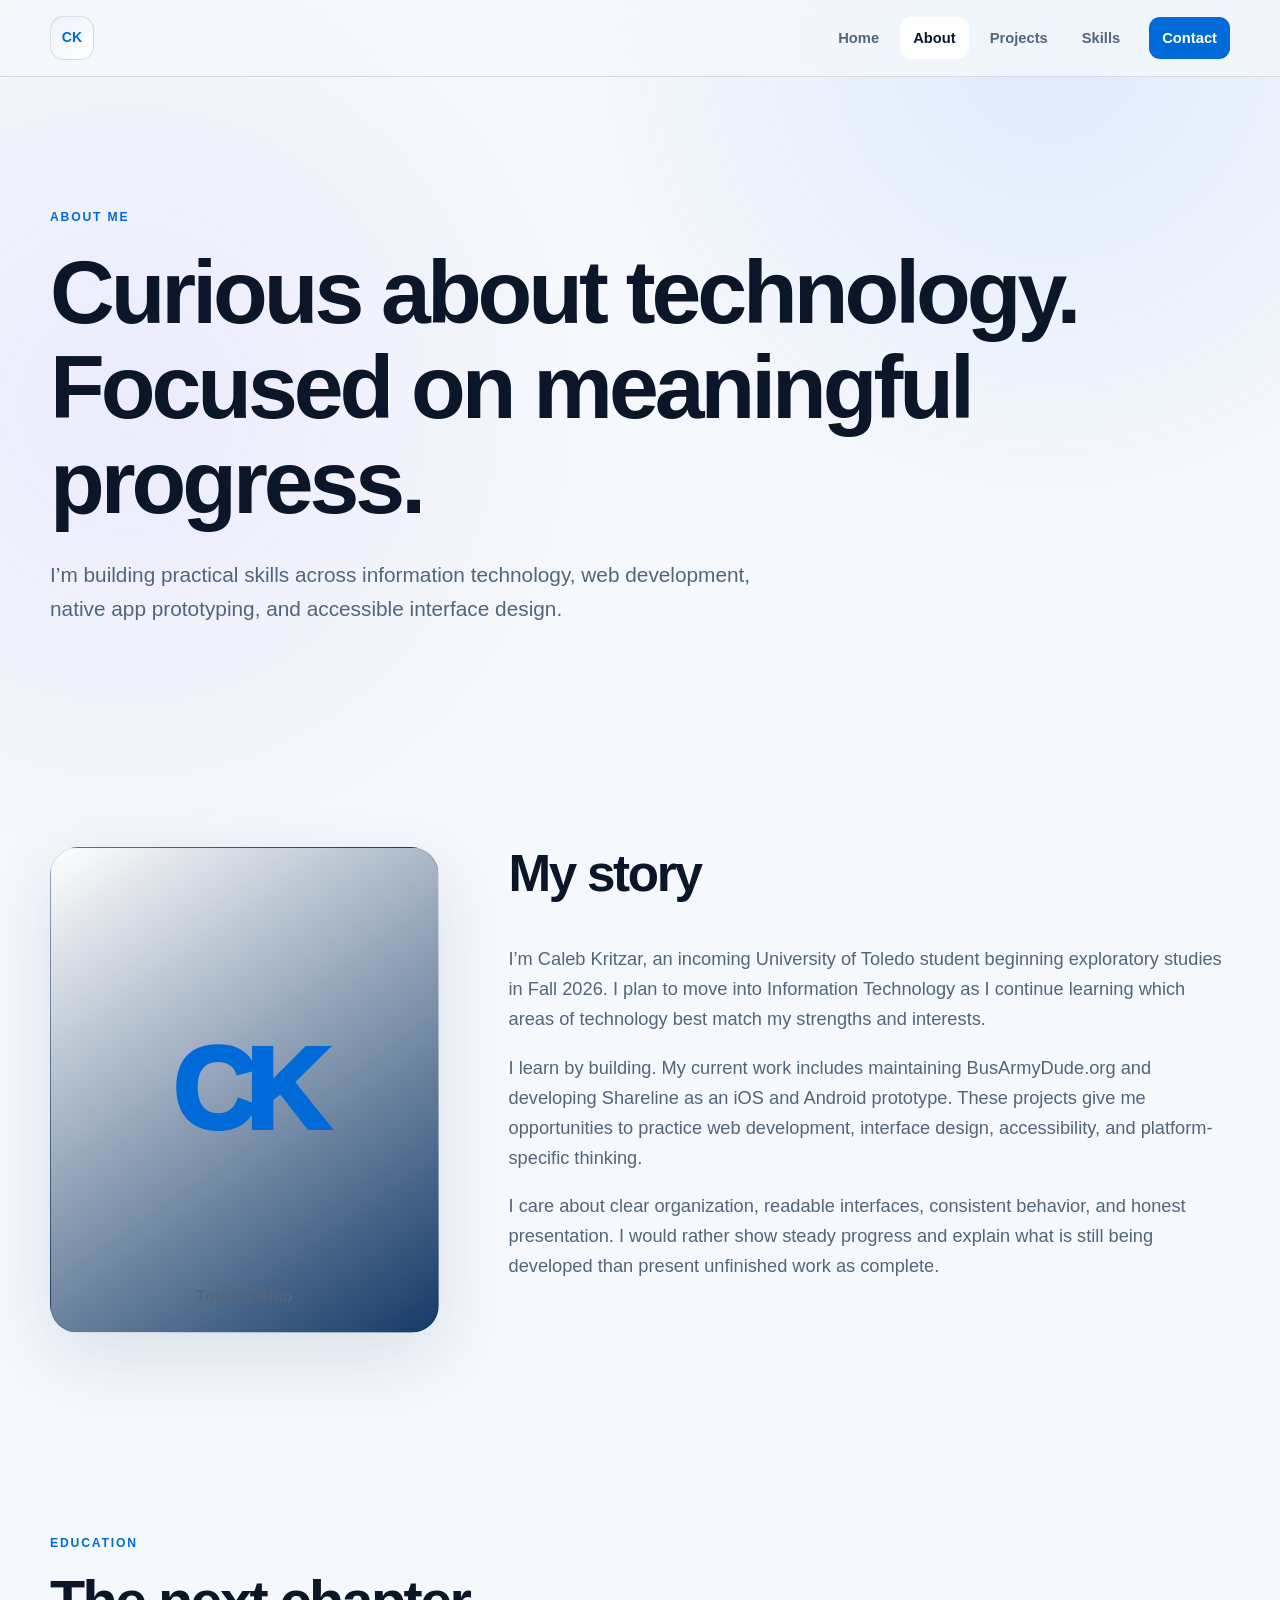
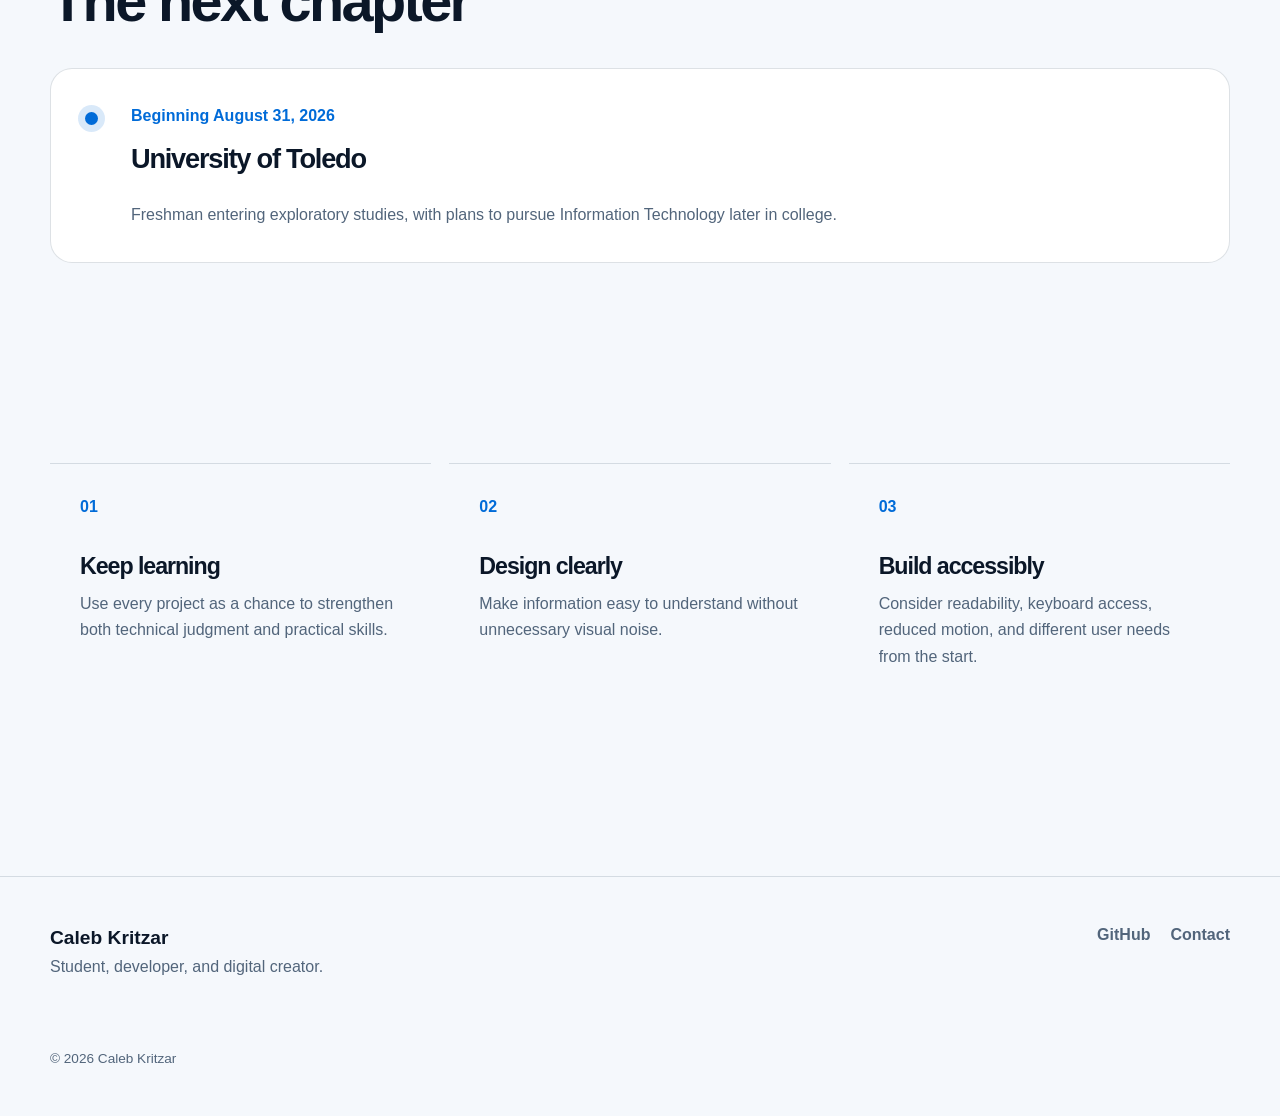
==== about.html @ f188db24 "Add files via upload" ====
<!doctype html><html lang="en"><head><meta charset="utf-8"><meta name="viewport" content="width=device-width, initial-scale=1"><meta name="description" content="Learn about Caleb Kritzar, an incoming University of Toledo student interested in information technology."><meta name="theme-color" content="#07111f"><title>About | Caleb Kritzar</title><link rel="stylesheet" href="css/styles.css"><script src="js/script.js" defer></script></head><body data-page="about"><a class="skip-link" href="#main">Skip to content</a>
<header class="site-header"><nav class="nav shell" aria-label="Primary navigation"><a class="brand" href="index.html" aria-label="Caleb Kritzar, home"><span>CK</span></a><button class="nav-toggle" type="button" aria-expanded="false" aria-controls="nav-links"><span class="sr-only">Open navigation</span><span></span><span></span></button><div class="nav-links" id="nav-links"><a href="index.html" data-nav="home">Home</a><a href="about.html" data-nav="about">About</a><a href="projects.html" data-nav="projects">Projects</a><a href="skills.html" data-nav="skills">Skills</a><a class="nav-cta" href="contact.html" data-nav="contact">Contact</a></div></nav></header>
<main id="main"><section class="page-hero shell reveal"><p class="kicker">About me</p><h1>Curious about technology.<br>Focused on meaningful progress.</h1><p class="lede">I’m building practical skills across information technology, web development, native app prototyping, and accessible interface design.</p></section>
<section class="section shell"><div class="split-layout"><div class="portrait-card reveal" aria-label="Caleb Kritzar monogram"><span>CK</span><p>Toledo, Ohio</p></div><div class="prose reveal"><h2>My story</h2><p>I’m Caleb Kritzar, an incoming University of Toledo student beginning exploratory studies in Fall 2026. I plan to move into Information Technology as I continue learning which areas of technology best match my strengths and interests.</p><p>I learn by building. My current work includes maintaining BusArmyDude.org and developing Shareline as an iOS and Android prototype. These projects give me opportunities to practice web development, interface design, accessibility, and platform-specific thinking.</p><p>I care about clear organization, readable interfaces, consistent behavior, and honest presentation. I would rather show steady progress and explain what is still being developed than present unfinished work as complete.</p></div></div></section>
<section class="section shell"><div class="section-heading reveal"><div><p class="kicker">Education</p><h2>The next chapter</h2></div></div><div class="timeline-card reveal"><div class="timeline-mark"></div><div><p class="timeline-date">Beginning August 31, 2026</p><h3>University of Toledo</h3><p>Freshman entering exploratory studies, with plans to pursue Information Technology later in college.</p></div></div></section>
<section class="section shell"><div class="values-grid"><article class="value-card reveal"><span>01</span><h3>Keep learning</h3><p>Use every project as a chance to strengthen both technical judgment and practical skills.</p></article><article class="value-card reveal"><span>02</span><h3>Design clearly</h3><p>Make information easy to understand without unnecessary visual noise.</p></article><article class="value-card reveal"><span>03</span><h3>Build accessibly</h3><p>Consider readability, keyboard access, reduced motion, and different user needs from the start.</p></article></div></section></main>
<footer class="footer"><div class="shell footer-inner"><div><a class="footer-name" href="index.html">Caleb Kritzar</a><p>Student, developer, and digital creator.</p></div><div class="footer-links"><a href="https://github.com/calebkritzar">GitHub</a><a href="contact.html">Contact</a></div><p class="copyright">© <span data-year></span> Caleb Kritzar</p></div></footer></body></html>
---- css/styles.css ----
/* ================================================================ */
/* DESIGN TOKENS                                                    */
/* ================================================================ */
:root {
  color-scheme: dark;
  --bg: #07111f;
  --bg-soft: #0b1728;
  --surface: #101f33;
  --surface-2: #142740;
  --text: #f5f8ff;
  --muted: #9eb0c8;
  --line: rgba(177, 202, 235, .16);
  --accent: #65b5ff;
  --accent-2: #8f7dff;
  --accent-dark: #07111f;
  --success: #67e6b1;
  --shadow: 0 24px 80px rgba(0, 0, 0, .32);
  --radius: 24px;
  --shell: 1180px;
}
@media (prefers-color-scheme: light) {
  :root { color-scheme: light; --bg:#f5f8fc; --bg-soft:#eaf0f7; --surface:#fff; --surface-2:#edf4fb; --text:#0b1728; --muted:#52657b; --line:rgba(18,43,72,.14); --accent:#006bd8; --accent-2:#6854e8; --accent-dark:#fff; --success:#087f59; --shadow:0 24px 70px rgba(37,66,100,.12); }
}
/* ================================================================ */
/* BASE                                                             */
/* ================================================================ */
* { box-sizing: border-box; }
html { scroll-behavior: smooth; scroll-padding-top: 96px; }
body { margin:0; min-width:320px; color:var(--text); background:var(--bg); font-family:Inter,ui-sans-serif,-apple-system,BlinkMacSystemFont,"Segoe UI",sans-serif; line-height:1.65; }
body::before { content:""; position:fixed; inset:0; z-index:-1; pointer-events:none; background:radial-gradient(circle at 82% 5%,rgba(65,139,255,.12),transparent 29rem),radial-gradient(circle at 10% 45%,rgba(130,96,255,.08),transparent 30rem); }
a { color:inherit; }
button,a { -webkit-tap-highlight-color:transparent; }
a:focus-visible,button:focus-visible { outline:3px solid var(--accent); outline-offset:4px; }
h1,h2,h3,p { margin-top:0; }
h1,h2,h3 { line-height:1.06; letter-spacing:-.045em; }
.shell { width:min(calc(100% - 40px),var(--shell)); margin-inline:auto; }
.sr-only { position:absolute; width:1px; height:1px; padding:0; margin:-1px; overflow:hidden; clip:rect(0,0,0,0); white-space:nowrap; border:0; }
.skip-link { position:fixed; top:10px; left:10px; z-index:1000; padding:10px 14px; border-radius:10px; color:var(--accent-dark); background:var(--accent); font-weight:800; transform:translateY(-150%); }
.skip-link:focus { transform:none; }
.kicker { margin-bottom:18px; color:var(--accent); font-size:.76rem; font-weight:850; letter-spacing:.15em; text-transform:uppercase; }
.status-dot { display:inline-block; width:8px; height:8px; margin-right:9px; border-radius:50%; background:var(--success); box-shadow:0 0 0 5px color-mix(in srgb,var(--success) 14%,transparent); }
/* ================================================================ */
/* HEADER                                                           */
/* ================================================================ */
.site-header { position:sticky; top:0; z-index:100; border-bottom:1px solid var(--line); background:color-mix(in srgb,var(--bg) 78%,transparent); backdrop-filter:blur(22px) saturate(140%); }
.nav { min-height:76px; display:flex; align-items:center; justify-content:space-between; gap:28px; }
.brand { width:44px; height:44px; display:grid; place-items:center; border:1px solid var(--line); border-radius:14px; background:linear-gradient(145deg,var(--surface-2),var(--surface)); font-weight:900; font-size:.88rem; text-decoration:none; box-shadow:inset 0 1px rgba(255,255,255,.1); }
.brand span { color:var(--accent); }
.nav-links { display:flex; align-items:center; gap:8px; }
.nav-links a { padding:9px 13px; border-radius:11px; color:var(--muted); font-size:.92rem; font-weight:700; text-decoration:none; }
.nav-links a:hover,.nav-links a[aria-current="page"] { color:var(--text); background:var(--surface); }
.nav-links .nav-cta { margin-left:8px; color:var(--accent-dark); background:var(--accent); }
.nav-links .nav-cta:hover,.nav-links .nav-cta[aria-current="page"] { color:var(--accent-dark); background:color-mix(in srgb,var(--accent) 88%,white); }
.nav-toggle { display:none; width:44px; height:42px; border:1px solid var(--line); border-radius:12px; background:var(--surface); }
.nav-toggle>span:not(.sr-only) { display:block; width:19px; height:2px; margin:5px auto; background:var(--text); }
/* ================================================================ */
/* HEROES                                                           */
/* ================================================================ */
.hero { min-height:calc(100svh - 76px); padding:90px 0; display:grid; grid-template-columns:minmax(0,1.45fr) minmax(300px,.75fr); align-items:center; gap:72px; }
.hero h1,.page-hero h1,.contact-hero h1 { margin-bottom:28px; font-size:clamp(3.2rem,7vw,6.7rem); max-width:1000px; }
.hero h1 { font-size:clamp(3.35rem,7vw,7.1rem); background:linear-gradient(120deg,var(--text) 28%,var(--accent) 70%,var(--accent-2)); -webkit-background-clip:text; background-clip:text; color:transparent; }
.lede { max-width:760px; color:var(--muted); font-size:clamp(1.08rem,2vw,1.3rem); }
.actions { display:flex; flex-wrap:wrap; gap:12px; margin-top:34px; }
.button { min-height:50px; padding:12px 19px; display:inline-flex; align-items:center; justify-content:center; gap:12px; border:1px solid var(--line); border-radius:14px; font-weight:800; text-decoration:none; transition:transform .18s ease,background .18s ease; }
.button:hover { transform:translateY(-2px); }
.button.primary { border-color:transparent; color:var(--accent-dark); background:var(--accent); }
.button.secondary { background:var(--surface); }
.hero-panel { overflow:hidden; padding:22px; border:1px solid var(--line); border-radius:28px; background:linear-gradient(145deg,color-mix(in srgb,var(--surface) 90%,transparent),color-mix(in srgb,var(--surface-2) 75%,transparent)); box-shadow:var(--shadow); }
.panel-top { display:flex; justify-content:space-between; color:var(--muted); font-size:.78rem; font-weight:800; letter-spacing:.08em; text-transform:uppercase; }
.live-label { color:var(--success); }
.focus-card { margin:48px 0 26px; padding:22px; border:1px solid var(--line); border-radius:18px; background:color-mix(in srgb,var(--bg) 35%,transparent); }
.focus-card p { margin-bottom:6px; color:var(--muted); font-size:.8rem; }
.focus-card strong { display:block; line-height:1.35; }
.quick-facts { margin:0; }
.quick-facts div { padding:15px 2px; display:flex; justify-content:space-between; gap:18px; border-top:1px solid var(--line); }
.quick-facts dt { color:var(--muted); }
.quick-facts dd { margin:0; text-align:right; font-weight:750; }
.page-hero { padding:130px 0 100px; }
.page-hero h1 { max-width:1100px; }
.contact-hero { min-height:calc(100svh - 76px); padding:110px 0; display:grid; grid-template-columns:1fr 1fr; align-items:center; gap:80px; }
/* ================================================================ */
/* SHARED SECTIONS                                                  */
/* ================================================================ */
.section { padding:100px 0; }
.section-heading { margin-bottom:36px; display:flex; justify-content:space-between; align-items:end; gap:32px; }
.section-heading h2,.statement blockquote,.cta-panel h2,.learning-card h2 { margin-bottom:0; font-size:clamp(2.25rem,4.5vw,4.25rem); }
.text-link,.card-link { color:var(--accent); font-weight:800; text-decoration:none; }
.text-link:hover,.card-link:hover { text-decoration:underline; }
/* ================================================================ */
/* PROJECT CARDS                                                    */
/* ================================================================ */
.featured-grid { display:grid; grid-template-columns:1.16fr .84fr; gap:22px; }
.project-card { overflow:hidden; border:1px solid var(--line); border-radius:var(--radius); background:var(--surface); box-shadow:var(--shadow); }
.project-visual { min-height:270px; padding:34px; border-bottom:1px solid var(--line); background:linear-gradient(145deg,#153a67,#5a57d8); }
.app-visual { display:grid; place-items:center; background:linear-gradient(145deg,#132b49,#184d70); }
.browser-bar { height:34px; padding:0 14px; display:flex; align-items:center; gap:6px; border-radius:12px 12px 0 0; background:rgba(5,15,30,.78); }
.browser-bar i { width:7px; height:7px; border-radius:50%; background:rgba(255,255,255,.5); }
.visual-lines { height:170px; padding:30px; display:grid; align-content:center; gap:12px; border-radius:0 0 14px 14px; background:rgba(245,250,255,.93); }
.visual-lines b { width:72%; height:12px; border-radius:9px; background:#b7cbe3; }.visual-lines b:first-child { width:45%; height:25px; background:#2b74c9; }.visual-lines b:last-child { width:58%; }
.phone { width:130px; height:230px; padding:26px 14px 14px; display:flex; flex-direction:column; gap:12px; border:6px solid #d7e8fb; border-radius:31px; background:#091a2d; box-shadow:0 18px 50px rgba(0,0,0,.35); }
.phone span { width:45px; height:6px; margin:-17px auto 12px; border-radius:999px; background:#51657b; }.phone i { display:block; height:40px; border-radius:11px; background:linear-gradient(120deg,#2674c7,#7669ed); }.phone i:nth-child(3){height:58px}.phone i:nth-child(4){background:#1b334f}
.project-body { padding:30px; }
.project-meta { display:flex; flex-wrap:wrap; justify-content:space-between; gap:10px; color:var(--accent); font-size:.75rem; font-weight:850; letter-spacing:.08em; text-transform:uppercase; }
.project-body h3 { margin:34px 0 14px; font-size:2rem; }
.project-body p { color:var(--muted); }
.tags,.skill-pills { display:flex; flex-wrap:wrap; gap:8px; margin:24px 0; }
.tags span,.skill-pills span { padding:6px 10px; border:1px solid var(--line); border-radius:999px; color:var(--muted); background:color-mix(in srgb,var(--surface-2) 70%,transparent); font-size:.78rem; font-weight:750; }
.statement { padding:70px; border:1px solid var(--line); border-radius:30px; background:linear-gradient(135deg,var(--surface),color-mix(in srgb,var(--surface-2) 75%,var(--accent-2))); }
.statement blockquote { max-width:970px; margin:0 0 32px; font-weight:800; line-height:1.1; }
/* ================================================================ */
/* ABOUT                                                            */
/* ================================================================ */
.split-layout { display:grid; grid-template-columns:.7fr 1.3fr; gap:70px; align-items:start; }
.portrait-card { aspect-ratio:4/5; position:sticky; top:110px; display:grid; place-items:center; border:1px solid var(--line); border-radius:28px; background:linear-gradient(145deg,var(--surface),#153a67); box-shadow:var(--shadow); }
.portrait-card span { font-size:clamp(4rem,9vw,8rem); font-weight:950; color:var(--accent); letter-spacing:-.09em; }.portrait-card p { position:absolute; bottom:22px; margin:0; color:var(--muted); font-weight:700; }
.prose h2 { font-size:clamp(2.4rem,4vw,4rem); }.prose p { color:var(--muted); font-size:1.14rem; }
.timeline-card { padding:34px; display:grid; grid-template-columns:24px 1fr; gap:22px; border:1px solid var(--line); border-radius:22px; background:var(--surface); }
.timeline-mark { width:13px; height:13px; margin-top:9px; border-radius:50%; background:var(--accent); box-shadow:0 0 0 7px color-mix(in srgb,var(--accent) 15%,transparent); }.timeline-date { color:var(--accent); font-weight:800; }.timeline-card h3 { font-size:1.7rem; }.timeline-card p:last-child { color:var(--muted); margin-bottom:0; }
.values-grid { display:grid; grid-template-columns:repeat(3,1fr); gap:18px; }.value-card { padding:30px; border-top:1px solid var(--line); }.value-card>span { color:var(--accent); font-weight:850; }.value-card h3 { margin:34px 0 12px; font-size:1.45rem; }.value-card p { color:var(--muted); }
/* ================================================================ */
/* PROJECT DETAILS + SKILLS                                        */
/* ================================================================ */
.project-detail { display:grid; grid-template-columns:120px 1fr; gap:40px; border-top:1px solid var(--line); }.detail-index { color:var(--accent); font-size:4rem; font-weight:900; letter-spacing:-.07em; }.detail-content h2 { margin:30px 0 16px; font-size:clamp(3rem,6vw,5.7rem); }.project-summary { max-width:850px; color:var(--muted); font-size:1.35rem; }.detail-grid { margin:55px 0 34px; display:grid; grid-template-columns:repeat(3,1fr); gap:34px; }.detail-grid h3 { font-size:1.15rem; }.detail-grid p,.clean-list { color:var(--muted); }.clean-list { padding-left:20px; }.notice { margin-top:30px; padding:18px 20px; border-left:3px solid var(--accent); background:var(--surface); color:var(--muted); }
.cta-panel,.learning-card { padding:55px; display:grid; grid-template-columns:1.4fr .6fr; align-items:center; gap:40px; border:1px solid var(--line); border-radius:28px; background:var(--surface); }.cta-panel .button { justify-self:end; }
.capability { padding:55px 0; display:grid; grid-template-columns:110px 1fr; gap:32px; border-top:1px solid var(--line); }.cap-number { color:var(--accent); font-weight:900; }.capability h2 { font-size:clamp(2.2rem,4vw,3.7rem); }.capability p { max-width:720px; color:var(--muted); font-size:1.1rem; }.learning-card>p { color:var(--muted); font-size:1.1rem; }
/* ================================================================ */
/* CONTACT + FOOTER                                                 */
/* ================================================================ */
.contact-stack { border-top:1px solid var(--line); }.contact-row { padding:24px 4px; display:flex; align-items:center; justify-content:space-between; border-bottom:1px solid var(--line); text-decoration:none; transition:padding .18s ease,color .18s ease; }.contact-row:hover { padding-inline:14px; color:var(--accent); }.contact-row div { display:flex; flex-direction:column; }.contact-row span { color:var(--muted); font-size:.78rem; font-weight:750; text-transform:uppercase; letter-spacing:.1em; }.contact-row strong { font-size:1.5rem; }.contact-row b { font-size:1.4rem; }.primary-row strong { color:var(--accent); }
.availability { padding:34px; display:flex; gap:20px; border:1px solid var(--line); border-radius:22px; background:var(--surface); }.availability .status-dot { flex:0 0 auto; margin-top:10px; }.availability h2 { font-size:1.5rem; }.availability p { margin:0; color:var(--muted); }
.footer { margin-top:60px; border-top:1px solid var(--line); }.footer-inner { min-height:190px; padding-block:45px; display:grid; grid-template-columns:1fr auto; align-items:start; gap:28px; }.footer-name { font-size:1.2rem; font-weight:900; text-decoration:none; }.footer p { color:var(--muted); }.footer-links { display:flex; flex-wrap:wrap; gap:20px; }.footer-links a { color:var(--muted); font-weight:750; text-decoration:none; }.footer-links a:hover { color:var(--accent); }.copyright { grid-column:1/-1; margin:24px 0 0; font-size:.85rem; }
/* ================================================================ */
/* MOTION + RESPONSIVE                                              */
/* ================================================================ */
.reveal { opacity:0; transform:translateY(18px); transition:opacity .65s ease,transform .65s ease; }.reveal.visible { opacity:1; transform:none; }
@media (max-width:900px) { .hero,.contact-hero,.split-layout { grid-template-columns:1fr; }.hero { gap:45px; }.featured-grid,.detail-grid,.values-grid { grid-template-columns:1fr; }.portrait-card { position:relative; top:auto; max-width:520px; width:100%; aspect-ratio:16/10; }.project-detail { grid-template-columns:1fr; gap:10px; }.detail-index { font-size:2.5rem; }.cta-panel,.learning-card { grid-template-columns:1fr; }.cta-panel .button { justify-self:start; }.contact-hero { gap:50px; } }
@media (max-width:700px) { .shell { width:min(calc(100% - 28px),var(--shell)); }.nav-toggle { display:block; }.nav-links { position:absolute; top:68px; left:14px; right:14px; padding:12px; display:none; flex-direction:column; align-items:stretch; border:1px solid var(--line); border-radius:18px; background:var(--surface); box-shadow:var(--shadow); }.nav-links.open { display:flex; }.nav-links .nav-cta { margin-left:0; text-align:center; }.hero { padding:75px 0; }.page-hero { padding:90px 0 70px; }.hero h1,.page-hero h1,.contact-hero h1 { font-size:clamp(2.8rem,14vw,4.6rem); }.section { padding:75px 0; }.section-heading { align-items:start; flex-direction:column; }.statement { padding:38px 26px; }.project-visual { min-height:220px; padding:24px; }.project-body { padding:24px; }.capability { grid-template-columns:1fr; gap:12px; padding:42px 0; }.footer-inner { grid-template-columns:1fr; }.copyright { grid-column:auto; }.actions { flex-direction:column; align-items:stretch; }.button { width:100%; }.contact-hero { padding:80px 0; }.detail-content h2 { font-size:3rem; } }
@media (prefers-reduced-motion:reduce) { html { scroll-behavior:auto; } *,*::before,*::after { animation-duration:.01ms!important; transition-duration:.01ms!important; }.reveal { opacity:1; transform:none; } }
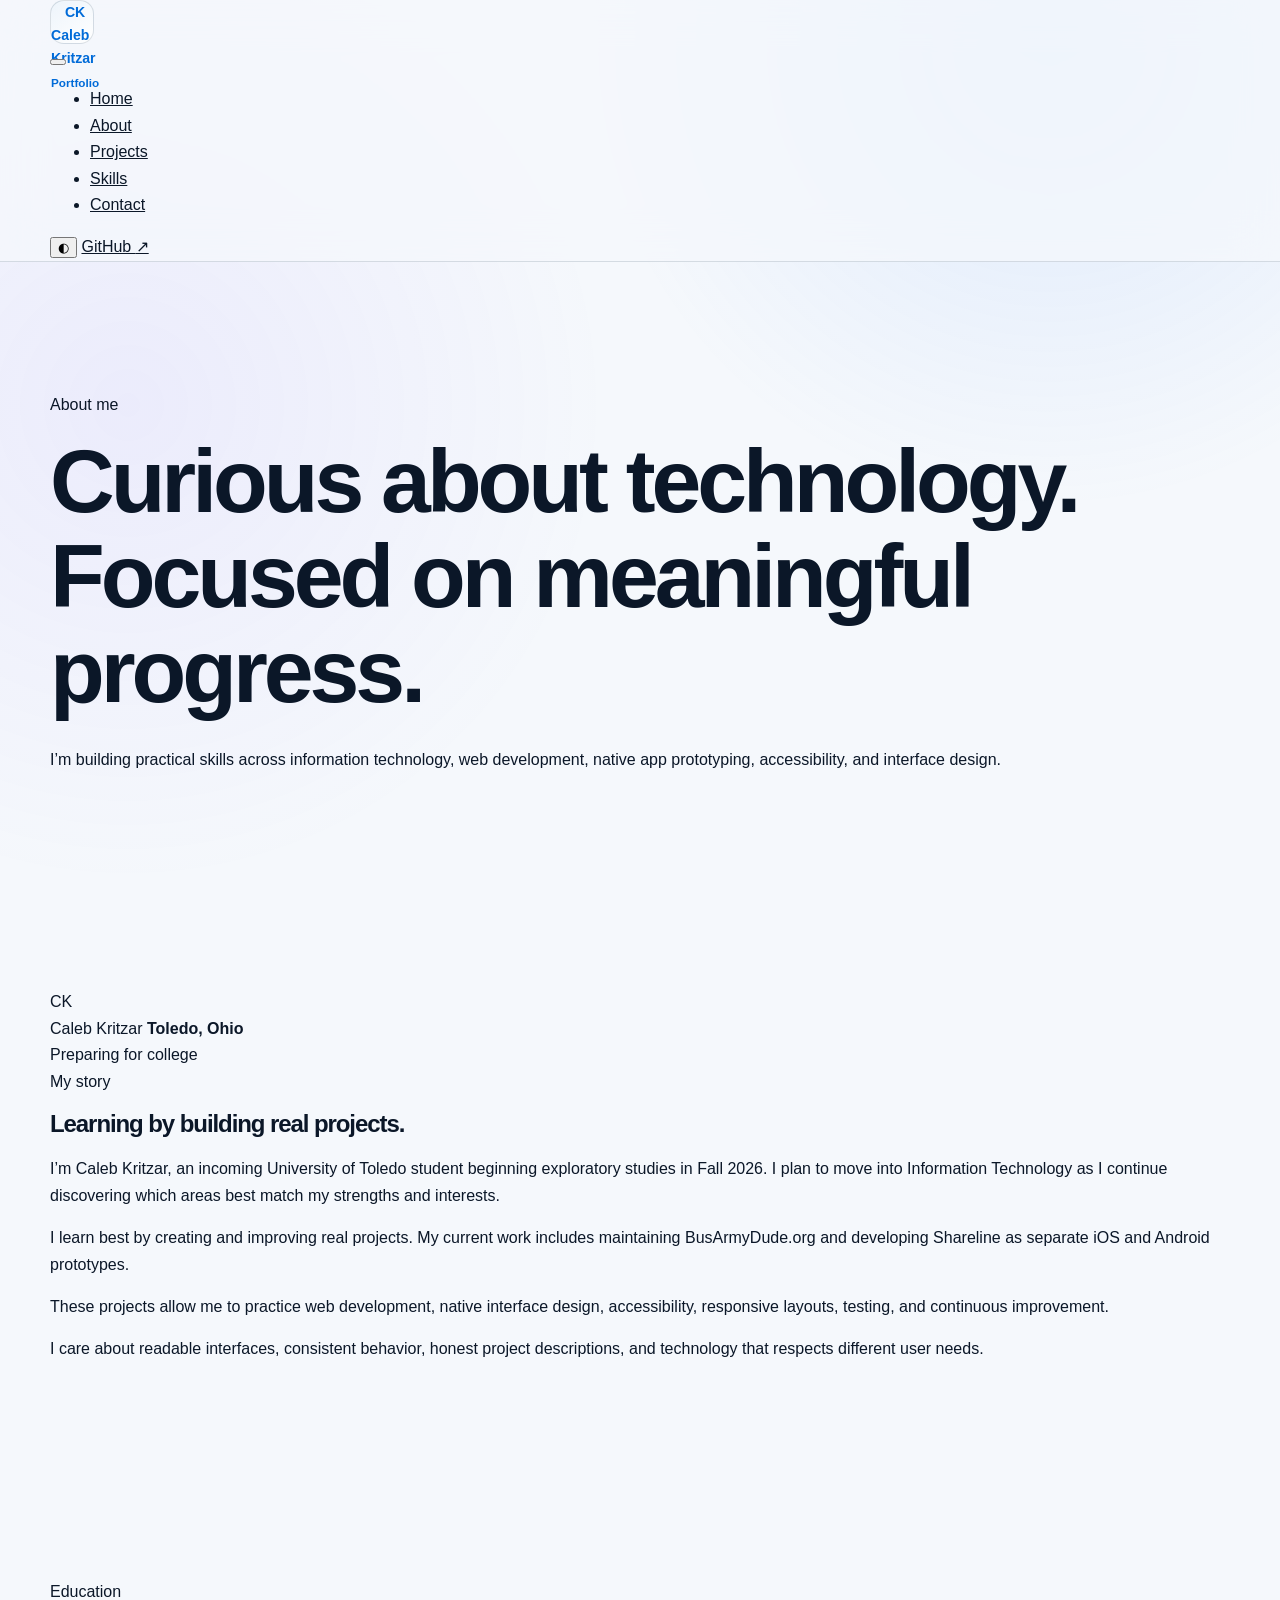
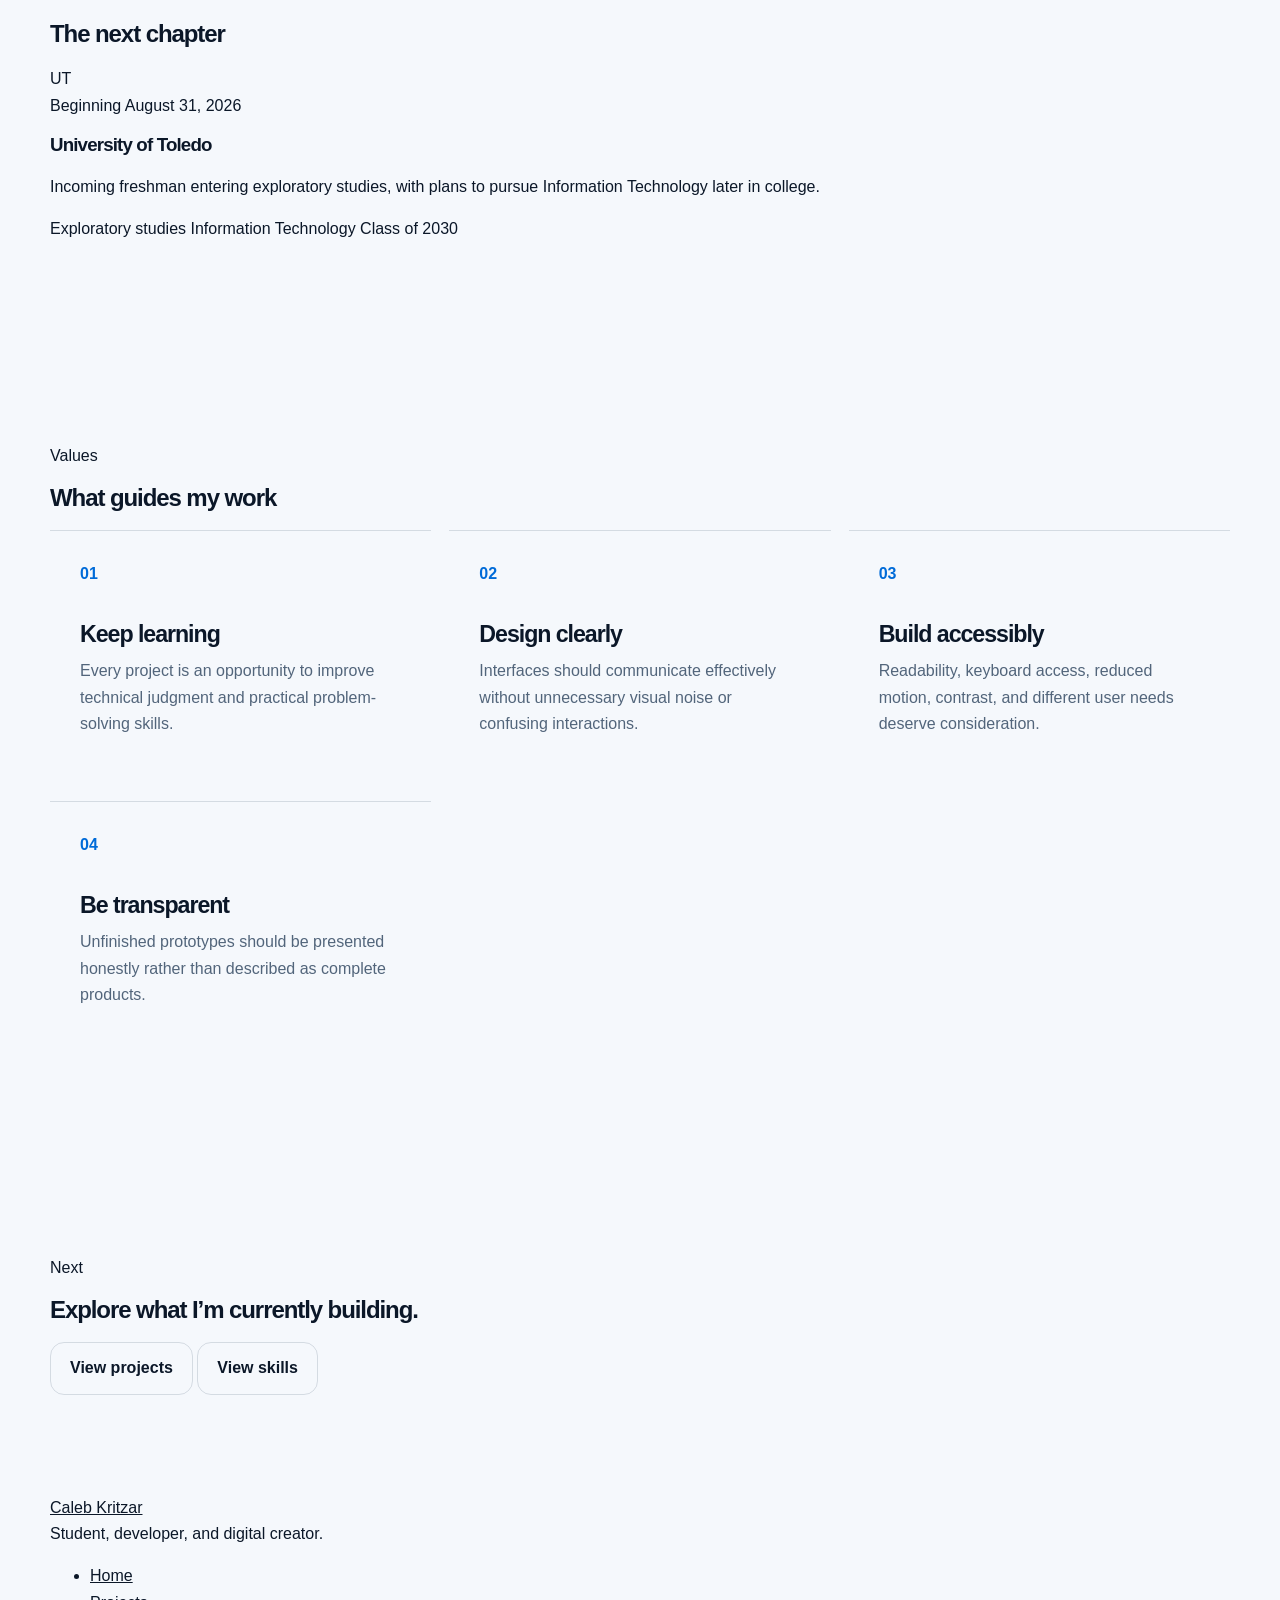
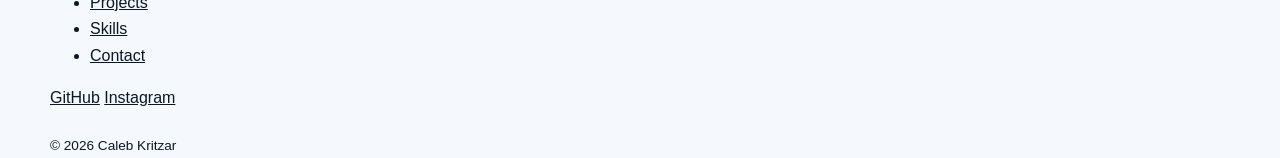
==== commit 5a4bc24d: "Update about.html" ====
--- a/about.html
+++ b/about.html
@@ -1,7 +1,260 @@
-<!doctype html><html lang="en"><head><meta charset="utf-8"><meta name="viewport" content="width=device-width, initial-scale=1"><meta name="description" content="Learn about Caleb Kritzar, an incoming University of Toledo student interested in information technology."><meta name="theme-color" content="#07111f"><title>About | Caleb Kritzar</title><link rel="stylesheet" href="css/styles.css"><script src="js/script.js" defer></script></head><body data-page="about"><a class="skip-link" href="#main">Skip to content</a>
-<header class="site-header"><nav class="nav shell" aria-label="Primary navigation"><a class="brand" href="index.html" aria-label="Caleb Kritzar, home"><span>CK</span></a><button class="nav-toggle" type="button" aria-expanded="false" aria-controls="nav-links"><span class="sr-only">Open navigation</span><span></span><span></span></button><div class="nav-links" id="nav-links"><a href="index.html" data-nav="home">Home</a><a href="about.html" data-nav="about">About</a><a href="projects.html" data-nav="projects">Projects</a><a href="skills.html" data-nav="skills">Skills</a><a class="nav-cta" href="contact.html" data-nav="contact">Contact</a></div></nav></header>
-<main id="main"><section class="page-hero shell reveal"><p class="kicker">About me</p><h1>Curious about technology.<br>Focused on meaningful progress.</h1><p class="lede">I’m building practical skills across information technology, web development, native app prototyping, and accessible interface design.</p></section>
-<section class="section shell"><div class="split-layout"><div class="portrait-card reveal" aria-label="Caleb Kritzar monogram"><span>CK</span><p>Toledo, Ohio</p></div><div class="prose reveal"><h2>My story</h2><p>I’m Caleb Kritzar, an incoming University of Toledo student beginning exploratory studies in Fall 2026. I plan to move into Information Technology as I continue learning which areas of technology best match my strengths and interests.</p><p>I learn by building. My current work includes maintaining BusArmyDude.org and developing Shareline as an iOS and Android prototype. These projects give me opportunities to practice web development, interface design, accessibility, and platform-specific thinking.</p><p>I care about clear organization, readable interfaces, consistent behavior, and honest presentation. I would rather show steady progress and explain what is still being developed than present unfinished work as complete.</p></div></div></section>
-<section class="section shell"><div class="section-heading reveal"><div><p class="kicker">Education</p><h2>The next chapter</h2></div></div><div class="timeline-card reveal"><div class="timeline-mark"></div><div><p class="timeline-date">Beginning August 31, 2026</p><h3>University of Toledo</h3><p>Freshman entering exploratory studies, with plans to pursue Information Technology later in college.</p></div></div></section>
-<section class="section shell"><div class="values-grid"><article class="value-card reveal"><span>01</span><h3>Keep learning</h3><p>Use every project as a chance to strengthen both technical judgment and practical skills.</p></article><article class="value-card reveal"><span>02</span><h3>Design clearly</h3><p>Make information easy to understand without unnecessary visual noise.</p></article><article class="value-card reveal"><span>03</span><h3>Build accessibly</h3><p>Consider readability, keyboard access, reduced motion, and different user needs from the start.</p></article></div></section></main>
-<footer class="footer"><div class="shell footer-inner"><div><a class="footer-name" href="index.html">Caleb Kritzar</a><p>Student, developer, and digital creator.</p></div><div class="footer-links"><a href="https://github.com/calebkritzar">GitHub</a><a href="contact.html">Contact</a></div><p class="copyright">© <span data-year></span> Caleb Kritzar</p></div></footer></body></html>+<!doctype html>
+<html lang="en">
+<head>
+  <meta charset="utf-8" />
+  <meta name="viewport" content="width=device-width, initial-scale=1" />
+  <meta name="description" content="Learn about Caleb Kritzar, an incoming University of Toledo student interested in information technology and development." />
+  <meta name="theme-color" content="#07111f" />
+  <meta name="color-scheme" content="light dark" />
+  <title>About | Caleb Kritzar</title>
+
+  <script>
+    // Apply saved theme early to avoid flash
+    try {
+      const savedTheme = localStorage.getItem('portfolio-theme');
+      if (savedTheme) {
+        document.documentElement.dataset.theme = savedTheme;
+      }
+    } catch (e) {
+      /* ignore localStorage errors */
+    }
+  </script>
+
+  <link rel="stylesheet" href="css/styles.css" />
+  <script src="js/script.js" defer></script>
+</head>
+
+<body data-page="about">
+  <a class="skip-link" href="#main-content">Skip to main content</a>
+
+  <div class="scroll-progress" aria-hidden="true">
+    <span class="scroll-progress-bar"></span>
+  </div>
+
+  <div class="ambient-background" aria-hidden="true">
+    <div class="ambient-orb ambient-orb-one"></div>
+    <div class="ambient-orb ambient-orb-two"></div>
+    <div class="ambient-grid"></div>
+  </div>
+
+  <header class="site-header">
+    <nav class="navigation shell" aria-label="Primary navigation">
+      <a class="brand" href="index.html">
+        <span class="brand-mark" aria-hidden="true">CK</span>
+        <span class="brand-text">
+          <strong>Caleb Kritzar</strong>
+          <small>Portfolio</small>
+        </span>
+      </a>
+
+      <button
+        class="navigation-toggle"
+        type="button"
+        aria-expanded="false"
+        aria-controls="navigation-menu"
+        aria-label="Open navigation"
+        title="Open navigation"
+      >
+        <span class="sr-only">Open navigation</span>
+        <span aria-hidden="true"></span>
+        <span aria-hidden="true"></span>
+      </button>
+
+      <div class="navigation-menu" id="navigation-menu">
+        <ul>
+          <li><a href="index.html">Home</a></li>
+          <li><a href="about.html" aria-current="page">About</a></li>
+          <li><a href="projects.html">Projects</a></li>
+          <li><a href="skills.html">Skills</a></li>
+          <li><a href="contact.html">Contact</a></li>
+        </ul>
+      </div>
+
+      <div class="navigation-actions">
+        <button
+          class="theme-toggle"
+          type="button"
+          aria-label="Change color theme"
+          title="Change color theme"
+        >
+          <span class="theme-icon" aria-hidden="true">◐</span>
+        </button>
+
+        <a class="external-link" href="https://github.com/ckritzar30" target="_blank" rel="noopener noreferrer">
+          GitHub <span aria-hidden="true">↗</span>
+        </a>
+      </div>
+    </nav>
+  </header>
+
+  <main id="main-content">
+    <section class="page-hero shell reveal">
+      <p class="eyebrow">About me</p>
+
+      <h1>
+        Curious about technology.
+        <span>Focused on meaningful progress.</span>
+      </h1>
+
+      <p class="page-description">
+        I’m building practical skills across information technology,
+        web development, native app prototyping, accessibility, and
+        interface design.
+      </p>
+    </section>
+
+    <section class="section shell">
+      <div class="about-layout">
+        <div class="identity-card reveal" aria-labelledby="identity-name">
+          <div class="identity-monogram" aria-hidden="true">CK</div>
+
+          <div class="identity-details">
+            <span id="identity-name">Caleb Kritzar</span>
+            <strong>Toledo, Ohio</strong>
+          </div>
+
+          <div class="identity-status">
+            <span class="availability-dot" aria-hidden="true"></span>
+            Preparing for college
+          </div>
+        </div>
+
+        <article class="about-content reveal" aria-labelledby="story-heading">
+          <p class="eyebrow">My story</p>
+
+          <h2 id="story-heading">Learning by building real projects.</h2>
+
+          <p>
+            I’m Caleb Kritzar, an incoming University of Toledo student beginning exploratory studies in Fall 2026. I plan to move into Information Technology as I continue discovering which areas best match my strengths and interests.
+          </p>
+
+          <p>
+            I learn best by creating and improving real projects. My current work includes maintaining BusArmyDude.org and developing Shareline as separate iOS and Android prototypes.
+          </p>
+
+          <p>
+            These projects allow me to practice web development, native interface design, accessibility, responsive layouts, testing, and continuous improvement.
+          </p>
+
+          <p>
+            I care about readable interfaces, consistent behavior, honest project descriptions, and technology that respects different user needs.
+          </p>
+        </article>
+      </div>
+    </section>
+
+    <section class="section shell">
+      <header class="section-header reveal">
+        <div>
+          <p class="eyebrow">Education</p>
+          <h2>The next chapter</h2>
+        </div>
+      </header>
+
+      <article class="education-card reveal" aria-labelledby="education-heading">
+        <div class="education-symbol" aria-hidden="true">UT</div>
+
+        <div class="education-content">
+          <p class="education-date">Beginning August 31, 2026</p>
+
+          <h3 id="education-heading">University of Toledo</h3>
+
+          <p>
+            Incoming freshman entering exploratory studies, with plans to pursue Information Technology later in college.
+          </p>
+
+          <div class="tag-list" aria-hidden="true">
+            <span>Exploratory studies</span>
+            <span>Information Technology</span>
+            <span>Class of 2030</span>
+          </div>
+        </div>
+      </article>
+    </section>
+
+    <section class="section shell">
+      <header class="section-header reveal">
+        <div>
+          <p class="eyebrow">Values</p>
+          <h2>What guides my work</h2>
+        </div>
+      </header>
+
+      <div class="values-grid">
+        <article class="value-card reveal">
+          <span class="value-number">01</span>
+          <h3>Keep learning</h3>
+          <p>Every project is an opportunity to improve technical judgment and practical problem-solving skills.</p>
+        </article>
+
+        <article class="value-card reveal">
+          <span class="value-number">02</span>
+          <h3>Design clearly</h3>
+          <p>Interfaces should communicate effectively without unnecessary visual noise or confusing interactions.</p>
+        </article>
+
+        <article class="value-card reveal">
+          <span class="value-number">03</span>
+          <h3>Build accessibly</h3>
+          <p>Readability, keyboard access, reduced motion, contrast, and different user needs deserve consideration.</p>
+        </article>
+
+        <article class="value-card reveal">
+          <span class="value-number">04</span>
+          <h3>Be transparent</h3>
+          <p>Unfinished prototypes should be presented honestly rather than described as complete products.</p>
+        </article>
+      </div>
+    </section>
+
+    <section class="section shell">
+      <div class="callout reveal" role="region" aria-labelledby="callout-heading">
+        <div>
+          <p class="eyebrow">Next</p>
+          <h2 id="callout-heading">Explore what I’m currently building.</h2>
+        </div>
+
+        <div class="callout-actions">
+          <a class="button" href="projects.html">View projects</a>
+          <a class="button" href="skills.html">View skills</a>
+        </div>
+      </div>
+    </section>
+  </main>
+
+  <footer class="site-footer">
+    <div class="footer-content shell">
+      <div class="footer-identity">
+        <a href="index.html">Caleb Kritzar</a>
+        <p>Student, developer, and digital creator.</p>
+      </div>
+
+      <nav class="footer-navigation" aria-label="Footer navigation">
+        <ul>
+          <li><a href="index.html">Home</a></li>
+          <li><a href="projects.html">Projects</a></li>
+          <li><a href="skills.html">Skills</a></li>
+          <li><a href="contact.html">Contact</a></li>
+        </ul>
+      </nav>
+
+      <div class="footer-social">
+        <a href="https://github.com/ckritzar30" target="_blank" rel="noopener noreferrer">GitHub</a>
+        <a href="https://www.instagram.com/calebkritzar" target="_blank" rel="noopener noreferrer">Instagram</a>
+      </div>
+
+      <p class="copyright">
+        © <span data-current-year></span> Caleb Kritzar
+      </p>
+    </div>
+  </footer>
+
+  <script>
+    // Populate the copyright year
+    try {
+      const yearEl = document.querySelector('[data-current-year]');
+      if (yearEl) yearEl.textContent = new Date().getFullYear();
+    } catch (e) { /* ignore */ }
+  </script>
+</body>
+</html>
